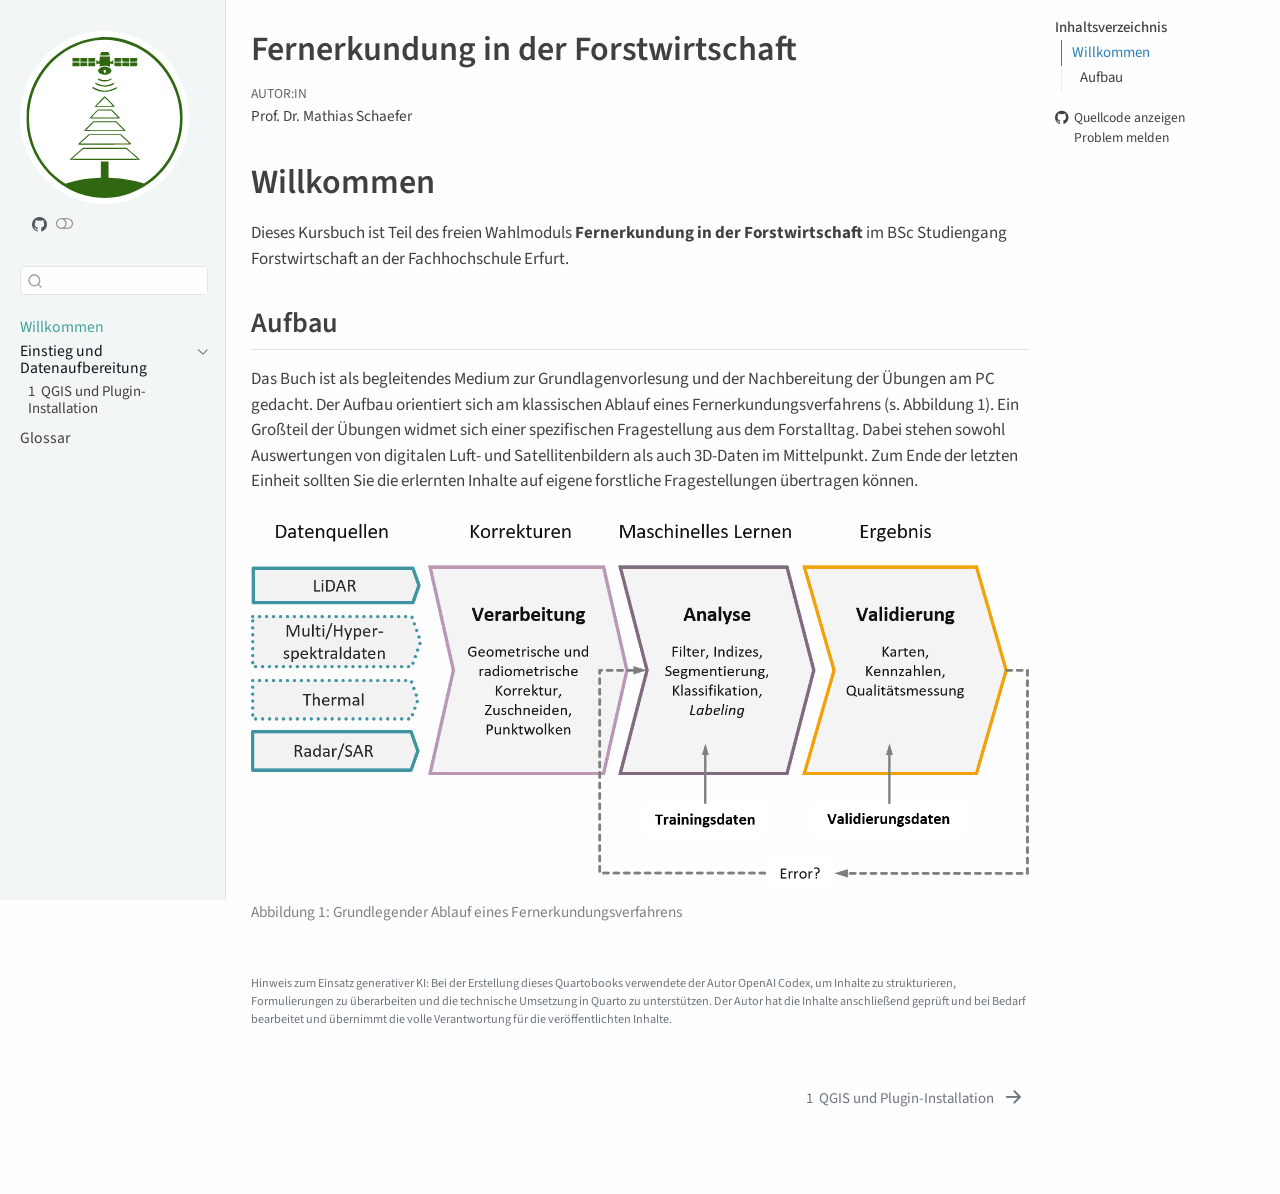
==== index.html @ e5ecc7bd "Website WLGF1060" ====
<!DOCTYPE html>
<html xmlns="http://www.w3.org/1999/xhtml" lang="de" xml:lang="de"><head>

<meta charset="utf-8">
<meta name="generator" content="quarto-1.9.38">

<meta name="viewport" content="width=device-width, initial-scale=1.0, user-scalable=yes">

<meta name="author" content="Prof.&nbsp;Dr.&nbsp;Mathias Schaefer">

<title>Fernerkundung in der Forstwirtschaft</title>
<style>
/* Default styles provided by pandoc.
** See https://pandoc.org/MANUAL.html#variables-for-html for config info.
*/
code{white-space: pre-wrap;}
span.smallcaps{font-variant: small-caps;}
div.columns{display: flex; gap: min(4vw, 1.5em);}
div.column{flex: auto; overflow-x: auto;}
div.hanging-indent{margin-left: 1.5em; text-indent: -1.5em;}
ul.task-list{list-style: none;}
ul.task-list li input[type="checkbox"] {
  width: 0.8em;
  margin: 0 0.8em 0.2em -1em; /* quarto-specific, see https://github.com/quarto-dev/quarto-cli/issues/4556 */ 
  vertical-align: middle;
}
</style>


<script src="site_libs/quarto-nav/quarto-nav.js"></script>
<script src="site_libs/quarto-nav/headroom.min.js"></script>
<script src="site_libs/clipboard/clipboard.min.js"></script>
<script src="site_libs/quarto-search/autocomplete.umd.js"></script>
<script src="site_libs/quarto-search/fuse.min.js"></script>
<script src="site_libs/quarto-search/quarto-search.js"></script>
<meta name="quarto:offset" content="./">
<link href="./einheiten/01-qgis-plugin-installation.html" rel="next">
<script src="site_libs/quarto-html/quarto.js" type="module"></script>
<script src="site_libs/quarto-html/tabsets/tabsets.js" type="module"></script>
<script src="site_libs/quarto-html/popper.min.js"></script>
<script src="site_libs/quarto-html/tippy.umd.min.js"></script>
<script src="site_libs/quarto-html/anchor.min.js"></script>
<link href="site_libs/quarto-html/tippy.css" rel="stylesheet">
<link href="site_libs/quarto-html/quarto-syntax-highlighting-15634bcf2e68342d4ad2dfa704d543f6.css" rel="stylesheet" class="quarto-color-scheme" id="quarto-text-highlighting-styles">
<link href="site_libs/quarto-html/quarto-syntax-highlighting-dark-0a6b7249c26820e032cb0bd839ff02b1.css" rel="stylesheet" class="quarto-color-scheme quarto-color-alternate" id="quarto-text-highlighting-styles">
<link href="site_libs/quarto-html/quarto-syntax-highlighting-15634bcf2e68342d4ad2dfa704d543f6.css" rel="stylesheet" class="quarto-color-scheme-extra" id="quarto-text-highlighting-styles">
<script src="site_libs/bootstrap/bootstrap.min.js"></script>
<link href="site_libs/bootstrap/bootstrap-icons.css" rel="stylesheet">
<link href="site_libs/bootstrap/bootstrap-8dbd7e8bcd31c36f7d152bcb14fdbedf.min.css" rel="stylesheet" append-hash="true" class="quarto-color-scheme" id="quarto-bootstrap" data-mode="light">
<link href="site_libs/bootstrap/bootstrap-dark-2e7abb9246e5788d41c68d5b96d29db8.min.css" rel="stylesheet" append-hash="true" class="quarto-color-scheme quarto-color-alternate" id="quarto-bootstrap" data-mode="dark">
<link href="site_libs/bootstrap/bootstrap-8dbd7e8bcd31c36f7d152bcb14fdbedf.min.css" rel="stylesheet" append-hash="true" class="quarto-color-scheme-extra" id="quarto-bootstrap" data-mode="light">
<script id="quarto-search-options" type="application/json">{
  "location": "sidebar",
  "copy-button": false,
  "collapse-after": 3,
  "panel-placement": "start",
  "type": "textbox",
  "limit": 50,
  "keyboard-shortcut": [
    "f",
    "/",
    "s"
  ],
  "show-item-context": false,
  "language": {
    "search-no-results-text": "Keine Treffer",
    "search-matching-documents-text": "Treffer",
    "search-copy-link-title": "Link in die Suche kopieren",
    "search-hide-matches-text": "Zusätzliche Treffer verbergen",
    "search-more-match-text": "weitere Treffer in diesem Dokument",
    "search-more-matches-text": "weitere Treffer in diesem Dokument",
    "search-clear-button-title": "Zurücksetzen",
    "search-text-placeholder": "",
    "search-detached-cancel-button-title": "Abbrechen",
    "search-submit-button-title": "Abschicken",
    "search-label": "Suchen"
  }
}</script>


</head>

<body class="nav-sidebar docked quarto-light"><script id="quarto-html-before-body" type="application/javascript">
    const toggleBodyColorMode = (bsSheetEl) => {
      const mode = bsSheetEl.getAttribute("data-mode");
      const bodyEl = window.document.querySelector("body");
      if (mode === "dark") {
        bodyEl.classList.add("quarto-dark");
        bodyEl.classList.remove("quarto-light");
      } else {
        bodyEl.classList.add("quarto-light");
        bodyEl.classList.remove("quarto-dark");
      }
    }
    const toggleBodyColorPrimary = () => {
      const bsSheetEl = window.document.querySelector("link#quarto-bootstrap:not([rel=disabled-stylesheet])");
      if (bsSheetEl) {
        toggleBodyColorMode(bsSheetEl);
      }
    }
    const setColorSchemeToggle = (alternate) => {
      const toggles = window.document.querySelectorAll('.quarto-color-scheme-toggle');
      for (let i=0; i < toggles.length; i++) {
        const toggle = toggles[i];
        if (toggle) {
          if (alternate) {
            toggle.classList.add("alternate");
          } else {
            toggle.classList.remove("alternate");
          }
        }
      }
    };
    const toggleColorMode = (alternate) => {
      // Switch the stylesheets
      const primaryStylesheets = window.document.querySelectorAll('link.quarto-color-scheme:not(.quarto-color-alternate)');
      const alternateStylesheets = window.document.querySelectorAll('link.quarto-color-scheme.quarto-color-alternate');
      manageTransitions('#quarto-margin-sidebar .nav-link', false);
      if (alternate) {
        // note: dark is layered on light, we don't disable primary!
        enableStylesheet(alternateStylesheets);
        for (const sheetNode of alternateStylesheets) {
          if (sheetNode.id === "quarto-bootstrap") {
            toggleBodyColorMode(sheetNode);
          }
        }
      } else {
        disableStylesheet(alternateStylesheets);
        enableStylesheet(primaryStylesheets)
        toggleBodyColorPrimary();
      }
      manageTransitions('#quarto-margin-sidebar .nav-link', true);
      // Switch the toggles
      setColorSchemeToggle(alternate)
      // Hack to workaround the fact that safari doesn't
      // properly recolor the scrollbar when toggling (#1455)
      if (navigator.userAgent.indexOf('Safari') > 0 && navigator.userAgent.indexOf('Chrome') == -1) {
        manageTransitions("body", false);
        window.scrollTo(0, 1);
        setTimeout(() => {
          window.scrollTo(0, 0);
          manageTransitions("body", true);
        }, 40);
      }
    }
    const disableStylesheet = (stylesheets) => {
      for (let i=0; i < stylesheets.length; i++) {
        const stylesheet = stylesheets[i];
        stylesheet.rel = 'disabled-stylesheet';
      }
    }
    const enableStylesheet = (stylesheets) => {
      for (let i=0; i < stylesheets.length; i++) {
        const stylesheet = stylesheets[i];
        if(stylesheet.rel !== 'stylesheet') { // for Chrome, which will still FOUC without this check
          stylesheet.rel = 'stylesheet';
        }
      }
    }
    const manageTransitions = (selector, allowTransitions) => {
      const els = window.document.querySelectorAll(selector);
      for (let i=0; i < els.length; i++) {
        const el = els[i];
        if (allowTransitions) {
          el.classList.remove('notransition');
        } else {
          el.classList.add('notransition');
        }
      }
    }
    const isFileUrl = () => {
      return window.location.protocol === 'file:';
    }
    const hasAlternateSentinel = () => {
      let styleSentinel = getColorSchemeSentinel();
      if (styleSentinel !== null) {
        return styleSentinel === "alternate";
      } else {
        return false;
      }
    }
    const setStyleSentinel = (alternate) => {
      const value = alternate ? "alternate" : "default";
      if (!isFileUrl()) {
        window.localStorage.setItem("quarto-color-scheme", value);
      } else {
        localAlternateSentinel = value;
      }
    }
    const getColorSchemeSentinel = () => {
      if (!isFileUrl()) {
        const storageValue = window.localStorage.getItem("quarto-color-scheme");
        return storageValue != null ? storageValue : localAlternateSentinel;
      } else {
        return localAlternateSentinel;
      }
    }
    const toggleGiscusIfUsed = (isAlternate, darkModeDefault) => {
      const baseTheme = document.querySelector('#giscus-base-theme')?.value ?? 'light';
      const alternateTheme = document.querySelector('#giscus-alt-theme')?.value ?? 'dark';
      let newTheme = '';
      if(authorPrefersDark) {
        newTheme = isAlternate ? baseTheme : alternateTheme;
      } else {
        newTheme = isAlternate ? alternateTheme : baseTheme;
      }
      const changeGiscusTheme = () => {
        // From: https://github.com/giscus/giscus/issues/336
        const sendMessage = (message) => {
          const iframe = document.querySelector('iframe.giscus-frame');
          if (!iframe) return;
          iframe.contentWindow.postMessage({ giscus: message }, 'https://giscus.app');
        }
        sendMessage({
          setConfig: {
            theme: newTheme
          }
        });
      }
      const isGiscussLoaded = window.document.querySelector('iframe.giscus-frame') !== null;
      if (isGiscussLoaded) {
        changeGiscusTheme();
      }
    };
    const authorPrefersDark = false;
    const darkModeDefault = authorPrefersDark;
      document.querySelector('link#quarto-text-highlighting-styles.quarto-color-scheme-extra').rel = 'disabled-stylesheet';
      document.querySelector('link#quarto-bootstrap.quarto-color-scheme-extra').rel = 'disabled-stylesheet';
    let localAlternateSentinel = darkModeDefault ? 'alternate' : 'default';
    // Dark / light mode switch
    window.quartoToggleColorScheme = () => {
      // Read the current dark / light value
      let toAlternate = !hasAlternateSentinel();
      toggleColorMode(toAlternate);
      setStyleSentinel(toAlternate);
      toggleGiscusIfUsed(toAlternate, darkModeDefault);
      window.dispatchEvent(new Event('resize'));
    };
    // Switch to dark mode if need be
    if (hasAlternateSentinel()) {
      toggleColorMode(true);
    } else {
      toggleColorMode(false);
    }
  </script>

<div id="quarto-search-results"></div>
  <header id="quarto-header" class="headroom fixed-top">
  <nav class="quarto-secondary-nav">
    <div class="container-fluid d-flex">
      <button type="button" class="quarto-btn-toggle btn" data-bs-toggle="collapse" role="button" data-bs-target=".quarto-sidebar-collapse-item" aria-controls="quarto-sidebar" aria-expanded="false" aria-label="Seitenleiste umschalten" onclick="if (window.quartoToggleHeadroom) { window.quartoToggleHeadroom(); }">
        <i class="bi bi-layout-text-sidebar-reverse"></i>
      </button>
        <nav class="quarto-page-breadcrumbs" aria-label="breadcrumb"><ol class="breadcrumb"><li class="breadcrumb-item"><a href="./index.html">Willkommen</a></li></ol></nav>
        <a class="flex-grow-1" role="navigation" data-bs-toggle="collapse" data-bs-target=".quarto-sidebar-collapse-item" aria-controls="quarto-sidebar" aria-expanded="false" aria-label="Seitenleiste umschalten" onclick="if (window.quartoToggleHeadroom) { window.quartoToggleHeadroom(); }">      
        </a>
      <button type="button" class="btn quarto-search-button" aria-label="Suchen" onclick="window.quartoOpenSearch();">
        <i class="bi bi-search"></i>
      </button>
    </div>
  </nav>
</header>
<!-- content -->
<div id="quarto-content" class="quarto-container page-columns page-rows-contents page-layout-article">
<!-- sidebar -->
  <nav id="quarto-sidebar" class="sidebar collapse collapse-horizontal quarto-sidebar-collapse-item sidebar-navigation docked overflow-auto">
    <div class="pt-lg-2 mt-2 text-left sidebar-header sidebar-header-stacked">
      <a href="./index.html" class="sidebar-logo-link">
      <img src="./assets/FE-FO-Logo.svg" alt="" class="sidebar-logo light-content py-0 d-lg-inline d-none">
      <img src="./assets/FE-FO-Logo.svg" alt="" class="sidebar-logo dark-content py-0 d-lg-inline d-none">
      </a>
    <div class="sidebar-title mb-0 py-0">
      <a href="./">&nbsp;</a> 
        <div class="sidebar-tools-main">
    <a href="https://github.com/mschaefer-LGF/WLGF1060" title="Quellcode" class="quarto-navigation-tool px-1" aria-label="Quellcode"><i class="bi bi-github"></i></a>
  <a href="" class="quarto-color-scheme-toggle quarto-navigation-tool  px-1" onclick="window.quartoToggleColorScheme(); return false;" title="Dunkelmodus umschalten"><i class="bi"></i></a>
</div>
    </div>
      </div>
        <div class="mt-2 flex-shrink-0 align-items-center">
        <div class="sidebar-search">
        <div id="quarto-search" class="" title="Suchen"></div>
        </div>
        </div>
    <div class="sidebar-menu-container"> 
    <ul class="list-unstyled mt-1">
        <li class="sidebar-item">
  <div class="sidebar-item-container"> 
  <a href="./index.html" class="sidebar-item-text sidebar-link active">
 <span class="menu-text">Willkommen</span></a>
  </div>
</li>
        <li class="sidebar-item sidebar-item-section">
      <div class="sidebar-item-container"> 
            <a class="sidebar-item-text sidebar-link text-start" data-bs-toggle="collapse" data-bs-target="#quarto-sidebar-section-1" role="navigation" aria-expanded="true">
 <span class="menu-text">Einstieg und Datenaufbereitung</span></a>
          <a class="sidebar-item-toggle text-start" data-bs-toggle="collapse" data-bs-target="#quarto-sidebar-section-1" role="navigation" aria-expanded="true" aria-label="Abschnitt umschalten">
            <i class="bi bi-chevron-right ms-2"></i>
          </a> 
      </div>
      <ul id="quarto-sidebar-section-1" class="collapse list-unstyled sidebar-section depth1 show">  
          <li class="sidebar-item">
  <div class="sidebar-item-container"> 
  <a href="./einheiten/01-qgis-plugin-installation.html" class="sidebar-item-text sidebar-link">
 <span class="menu-text"><span class="chapter-number">1</span>&nbsp; <span class="chapter-title">QGIS und Plugin-Installation</span></span></a>
  </div>
</li>
      </ul>
  </li>
        <li class="sidebar-item">
  <div class="sidebar-item-container"> 
  <a href="./einheiten/glossar.html" class="sidebar-item-text sidebar-link">
 <span class="menu-text">Glossar</span></a>
  </div>
</li>
    </ul>
    </div>
</nav>
<div id="quarto-sidebar-glass" class="quarto-sidebar-collapse-item" data-bs-toggle="collapse" data-bs-target=".quarto-sidebar-collapse-item"></div>
<!-- margin-sidebar -->
    <div id="quarto-margin-sidebar" class="sidebar margin-sidebar">
        <nav id="TOC" role="doc-toc" class="toc-active">
    <h2 id="toc-title">Inhaltsverzeichnis</h2>
   
  <ul>
  <li><a href="#willkommen" id="toc-willkommen" class="nav-link active" data-scroll-target="#willkommen">Willkommen</a>
  <ul class="collapse">
  <li><a href="#aufbau" id="toc-aufbau" class="nav-link" data-scroll-target="#aufbau">Aufbau</a></li>
  </ul></li>
  </ul>
<div class="toc-actions"><ul><li><a href="https://github.com/mschaefer-LGF/WLGF1060/blob/main/index.qmd" class="toc-action"><i class="bi bi-github"></i>Quellcode anzeigen</a></li><li><a href="https://github.com/mschaefer-LGF/WLGF1060/issues/new" class="toc-action"><i class="bi empty"></i>Problem melden</a></li></ul></div></nav>
    </div>
<!-- main -->
<main class="content" id="quarto-document-content">


<header id="title-block-header" class="quarto-title-block default">
<div class="quarto-title">
<h1 class="title">Fernerkundung in der Forstwirtschaft</h1>
</div>



<div class="quarto-title-meta">

    <div>
    <div class="quarto-title-meta-heading">Autor:in</div>
    <div class="quarto-title-meta-contents">
             <p>Prof.&nbsp;Dr.&nbsp;Mathias Schaefer </p>
          </div>
  </div>
    
  
    
  </div>
  


</header>


<section id="willkommen" class="level1 unnumbered">
<h1 class="unnumbered">Willkommen</h1>
<p>Dieses Kursbuch ist Teil des freien Wahlmoduls <strong>Fernerkundung in der Forstwirtschaft</strong> im BSc Studiengang Forstwirtschaft an der Fachhochschule Erfurt.</p>
<section id="aufbau" class="level2 unnumbered">
<h2 class="unnumbered anchored" data-anchor-id="aufbau">Aufbau</h2>
<p>Das Buch ist als begleitendes Medium zur Grundlagenvorlesung und der Nachbereitung der Übungen am PC gedacht. Der Aufbau orientiert sich am klassischen Ablauf eines Fernerkundungsverfahrens (s. Abbildung 1). Ein Großteil der Übungen widmet sich einer spezifischen Fragestellung aus dem Forstalltag. Dabei stehen sowohl Auswertungen von digitalen Luft- und Satellitenbildern als auch 3D-Daten im Mittelpunkt. Zum Ende der letzten Einheit sollten Sie die erlernten Inhalte auf eigene forstliche Fragestellungen übertragen können.</p>
<div id="fig-fernerkundungsprozess" class="quarto-float quarto-figure quarto-figure-center anchored" alt="Schematischer Ablauf eines Fernerkundungsverfahrens von den Datenquellen über Verarbeitung und Analyse bis zur Validierung">
<figure class="quarto-float quarto-float-fig figure">
<div aria-describedby="fig-fernerkundungsprozess-caption-0ceaefa1-69ba-4598-a22c-09a6ac19f8ca">
<img src="assets/screenshots/fernerkundungsprozess.png" class="img-fluid figure-img" style="width:100.0%" alt="Schematischer Ablauf eines Fernerkundungsverfahrens von den Datenquellen über Verarbeitung und Analyse bis zur Validierung">
</div>
<figcaption class="quarto-float-caption-bottom quarto-float-caption quarto-float-fig" id="fig-fernerkundungsprozess-caption-0ceaefa1-69ba-4598-a22c-09a6ac19f8ca">
Abbildung&nbsp;1: Grundlegender Ablauf eines Fernerkundungsverfahrens
</figcaption>
</figure>
</div>
<div class="ai-disclaimer">
<p>Hinweis zum Einsatz generativer KI: Bei der Erstellung dieses Quartobooks verwendete der Autor OpenAI Codex, um Inhalte zu strukturieren, Formulierungen zu überarbeiten und die technische Umsetzung in Quarto zu unterstützen. Der Autor hat die Inhalte anschließend geprüft und bei Bedarf bearbeitet und übernimmt die volle Verantwortung für die veröffentlichten Inhalte.</p>
</div>


</section>
</section>

</main> <!-- /main -->
<script id="quarto-html-after-body" type="application/javascript">
  window.document.addEventListener("DOMContentLoaded", function (event) {
    // Ensure there is a toggle, if there isn't float one in the top right
    if (window.document.querySelector('.quarto-color-scheme-toggle') === null) {
      const a = window.document.createElement('a');
      a.classList.add('top-right');
      a.classList.add('quarto-color-scheme-toggle');
      a.href = "";
      a.onclick = function() { try { window.quartoToggleColorScheme(); } catch {} return false; };
      const i = window.document.createElement("i");
      i.classList.add('bi');
      a.appendChild(i);
      window.document.body.appendChild(a);
    }
    setColorSchemeToggle(hasAlternateSentinel())
    const icon = "";
    const anchorJS = new window.AnchorJS();
    anchorJS.options = {
      placement: 'right',
      icon: icon
    };
    anchorJS.add('.anchored');
    const isCodeAnnotation = (el) => {
      for (const clz of el.classList) {
        if (clz.startsWith('code-annotation-')) {                     
          return true;
        }
      }
      return false;
    }
    const onCopySuccess = function(e) {
      // button target
      const button = e.trigger;
      // don't keep focus
      button.blur();
      // flash "checked"
      button.classList.add('code-copy-button-checked');
      var currentTitle = button.getAttribute("title");
      button.setAttribute("title", "Kopiert");
      let tooltip;
      if (window.bootstrap) {
        button.setAttribute("data-bs-toggle", "tooltip");
        button.setAttribute("data-bs-placement", "left");
        button.setAttribute("data-bs-title", "Kopiert");
        tooltip = new bootstrap.Tooltip(button, 
          { trigger: "manual", 
            customClass: "code-copy-button-tooltip",
            offset: [0, -8]});
        tooltip.show();    
      }
      setTimeout(function() {
        if (tooltip) {
          tooltip.hide();
          button.removeAttribute("data-bs-title");
          button.removeAttribute("data-bs-toggle");
          button.removeAttribute("data-bs-placement");
        }
        button.setAttribute("title", currentTitle);
        button.classList.remove('code-copy-button-checked');
      }, 1000);
      // clear code selection
      e.clearSelection();
    }
    const getTextToCopy = function(trigger) {
      const outerScaffold = trigger.parentElement.cloneNode(true);
      const codeEl = outerScaffold.querySelector('code');
      for (const childEl of codeEl.children) {
        if (isCodeAnnotation(childEl)) {
          childEl.remove();
        }
      }
      return codeEl.innerText;
    }
    const clipboard = new window.ClipboardJS('.code-copy-button:not([data-in-quarto-modal])', {
      text: getTextToCopy
    });
    clipboard.on('success', onCopySuccess);
    if (window.document.getElementById('quarto-embedded-source-code-modal')) {
      const clipboardModal = new window.ClipboardJS('.code-copy-button[data-in-quarto-modal]', {
        text: getTextToCopy,
        container: window.document.getElementById('quarto-embedded-source-code-modal')
      });
      clipboardModal.on('success', onCopySuccess);
    }
      var localhostRegex = new RegExp(/^(?:http|https):\/\/localhost\:?[0-9]*\//);
      var mailtoRegex = new RegExp(/^mailto:/);
        var filterRegex = new RegExp('/' + window.location.host + '/');
      var isInternal = (href) => {
          return filterRegex.test(href) || localhostRegex.test(href) || mailtoRegex.test(href);
      }
      // Inspect non-navigation links and adorn them if external
     var links = window.document.querySelectorAll('a[href]:not(.nav-link):not(.navbar-brand):not(.toc-action):not(.sidebar-link):not(.sidebar-item-toggle):not(.pagination-link):not(.no-external):not([aria-hidden]):not(.dropdown-item):not(.quarto-navigation-tool):not(.about-link)');
      for (var i=0; i<links.length; i++) {
        const link = links[i];
        if (!isInternal(link.href)) {
          // undo the damage that might have been done by quarto-nav.js in the case of
          // links that we want to consider external
          if (link.dataset.originalHref !== undefined) {
            link.href = link.dataset.originalHref;
          }
            // target, if specified
            link.setAttribute("target", "_blank");
            if (link.getAttribute("rel") === null) {
              link.setAttribute("rel", "noopener");
            }
            // default icon
            link.classList.add("external");
        }
      }
    function tippyHover(el, contentFn, onTriggerFn, onUntriggerFn) {
      const config = {
        allowHTML: true,
        maxWidth: 500,
        delay: 100,
        arrow: false,
        appendTo: function(el) {
            return el.parentElement;
        },
        interactive: true,
        interactiveBorder: 10,
        theme: 'quarto',
        placement: 'bottom-start',
      };
      if (contentFn) {
        config.content = contentFn;
      }
      if (onTriggerFn) {
        config.onTrigger = onTriggerFn;
      }
      if (onUntriggerFn) {
        config.onUntrigger = onUntriggerFn;
      }
      window.tippy(el, config); 
    }
    const noterefs = window.document.querySelectorAll('a[role="doc-noteref"]');
    for (var i=0; i<noterefs.length; i++) {
      const ref = noterefs[i];
      tippyHover(ref, function() {
        // use id or data attribute instead here
        let href = ref.getAttribute('data-footnote-href') || ref.getAttribute('href');
        try { href = new URL(href).hash; } catch {}
        const id = href.replace(/^#\/?/, "");
        const note = window.document.getElementById(id);
        if (note) {
          return note.innerHTML;
        } else {
          return "";
        }
      });
    }
    const xrefs = window.document.querySelectorAll('a.quarto-xref');
    const processXRef = (id, note) => {
      // Strip column container classes
      const stripColumnClz = (el) => {
        el.classList.remove("page-full", "page-columns");
        if (el.children) {
          for (const child of el.children) {
            stripColumnClz(child);
          }
        }
      }
      stripColumnClz(note)
      if (id === null || id.startsWith('sec-')) {
        // Special case sections, only their first couple elements
        const container = document.createElement("div");
        if (note.children && note.children.length > 2) {
          container.appendChild(note.children[0].cloneNode(true));
          for (let i = 1; i < note.children.length; i++) {
            const child = note.children[i];
            if (child.tagName === "P" && child.innerText === "") {
              continue;
            } else {
              container.appendChild(child.cloneNode(true));
              break;
            }
          }
          if (window.Quarto?.typesetMath) {
            window.Quarto.typesetMath(container);
          }
          return container.innerHTML
        } else {
          if (window.Quarto?.typesetMath) {
            window.Quarto.typesetMath(note);
          }
          return note.innerHTML;
        }
      } else {
        // Remove any anchor links if they are present
        const anchorLink = note.querySelector('a.anchorjs-link');
        if (anchorLink) {
          anchorLink.remove();
        }
        if (window.Quarto?.typesetMath) {
          window.Quarto.typesetMath(note);
        }
        if (note.classList.contains("callout")) {
          return note.outerHTML;
        } else {
          return note.innerHTML;
        }
      }
    }
    for (var i=0; i<xrefs.length; i++) {
      const xref = xrefs[i];
      tippyHover(xref, undefined, function(instance) {
        instance.disable();
        let url = xref.getAttribute('href');
        let hash = undefined; 
        if (url.startsWith('#')) {
          hash = url;
        } else {
          try { hash = new URL(url).hash; } catch {}
        }
        if (hash) {
          const id = hash.replace(/^#\/?/, "");
          const note = window.document.getElementById(id);
          if (note !== null) {
            try {
              const html = processXRef(id, note.cloneNode(true));
              instance.setContent(html);
            } finally {
              instance.enable();
              instance.show();
            }
          } else {
            // See if we can fetch this
            fetch(url.split('#')[0])
            .then(res => res.text())
            .then(html => {
              const parser = new DOMParser();
              const htmlDoc = parser.parseFromString(html, "text/html");
              const note = htmlDoc.getElementById(id);
              if (note !== null) {
                const html = processXRef(id, note);
                instance.setContent(html);
              } 
            }).finally(() => {
              instance.enable();
              instance.show();
            });
          }
        } else {
          // See if we can fetch a full url (with no hash to target)
          // This is a special case and we should probably do some content thinning / targeting
          fetch(url)
          .then(res => res.text())
          .then(html => {
            const parser = new DOMParser();
            const htmlDoc = parser.parseFromString(html, "text/html");
            const note = htmlDoc.querySelector('main.content');
            if (note !== null) {
              // This should only happen for chapter cross references
              // (since there is no id in the URL)
              // remove the first header
              if (note.children.length > 0 && note.children[0].tagName === "HEADER") {
                note.children[0].remove();
              }
              const html = processXRef(null, note);
              instance.setContent(html);
            } 
          }).finally(() => {
            instance.enable();
            instance.show();
          });
        }
      }, function(instance) {
      });
    }
        let selectedAnnoteEl;
        const selectorForAnnotation = ( cell, annotation) => {
          let cellAttr = 'data-code-cell="' + cell + '"';
          let lineAttr = 'data-code-annotation="' +  annotation + '"';
          const selector = 'span[' + cellAttr + '][' + lineAttr + ']';
          return selector;
        }
        const selectCodeLines = (annoteEl) => {
          const doc = window.document;
          const targetCell = annoteEl.getAttribute("data-target-cell");
          const targetAnnotation = annoteEl.getAttribute("data-target-annotation");
          const annoteSpan = window.document.querySelector(selectorForAnnotation(targetCell, targetAnnotation));
          const lines = annoteSpan.getAttribute("data-code-lines").split(",");
          const lineIds = lines.map((line) => {
            return targetCell + "-" + line;
          })
          let top = null;
          let height = null;
          let parent = null;
          if (lineIds.length > 0) {
              //compute the position of the single el (top and bottom and make a div)
              const el = window.document.getElementById(lineIds[0]);
              top = el.offsetTop;
              height = el.offsetHeight;
              parent = el.parentElement.parentElement;
            if (lineIds.length > 1) {
              const lastEl = window.document.getElementById(lineIds[lineIds.length - 1]);
              const bottom = lastEl.offsetTop + lastEl.offsetHeight;
              height = bottom - top;
            }
            if (top !== null && height !== null && parent !== null) {
              // cook up a div (if necessary) and position it 
              let div = window.document.getElementById("code-annotation-line-highlight");
              if (div === null) {
                div = window.document.createElement("div");
                div.setAttribute("id", "code-annotation-line-highlight");
                div.style.position = 'absolute';
                parent.appendChild(div);
              }
              div.style.top = top - 2 + "px";
              div.style.height = height + 4 + "px";
              div.style.left = 0;
              let gutterDiv = window.document.getElementById("code-annotation-line-highlight-gutter");
              if (gutterDiv === null) {
                gutterDiv = window.document.createElement("div");
                gutterDiv.setAttribute("id", "code-annotation-line-highlight-gutter");
                gutterDiv.style.position = 'absolute';
                const codeCell = window.document.getElementById(targetCell);
                const gutter = codeCell.querySelector('.code-annotation-gutter');
                gutter.appendChild(gutterDiv);
              }
              gutterDiv.style.top = top - 2 + "px";
              gutterDiv.style.height = height + 4 + "px";
            }
            selectedAnnoteEl = annoteEl;
          }
        };
        const unselectCodeLines = () => {
          const elementsIds = ["code-annotation-line-highlight", "code-annotation-line-highlight-gutter"];
          elementsIds.forEach((elId) => {
            const div = window.document.getElementById(elId);
            if (div) {
              div.remove();
            }
          });
          selectedAnnoteEl = undefined;
        };
          // Handle positioning of the toggle
      window.addEventListener(
        "resize",
        throttle(() => {
          elRect = undefined;
          if (selectedAnnoteEl) {
            selectCodeLines(selectedAnnoteEl);
          }
        }, 10)
      );
      function throttle(fn, ms) {
      let throttle = false;
      let timer;
        return (...args) => {
          if(!throttle) { // first call gets through
              fn.apply(this, args);
              throttle = true;
          } else { // all the others get throttled
              if(timer) clearTimeout(timer); // cancel #2
              timer = setTimeout(() => {
                fn.apply(this, args);
                timer = throttle = false;
              }, ms);
          }
        };
      }
        // Attach click handler to the DT
        const annoteDls = window.document.querySelectorAll('dt[data-target-cell]');
        for (const annoteDlNode of annoteDls) {
          annoteDlNode.addEventListener('click', (event) => {
            const clickedEl = event.target;
            if (clickedEl !== selectedAnnoteEl) {
              unselectCodeLines();
              const activeEl = window.document.querySelector('dt[data-target-cell].code-annotation-active');
              if (activeEl) {
                activeEl.classList.remove('code-annotation-active');
              }
              selectCodeLines(clickedEl);
              clickedEl.classList.add('code-annotation-active');
            } else {
              // Unselect the line
              unselectCodeLines();
              clickedEl.classList.remove('code-annotation-active');
            }
          });
        }
    const findCites = (el) => {
      const parentEl = el.parentElement;
      if (parentEl) {
        const cites = parentEl.dataset.cites;
        if (cites) {
          return {
            el,
            cites: cites.split(' ')
          };
        } else {
          return findCites(el.parentElement)
        }
      } else {
        return undefined;
      }
    };
    var bibliorefs = window.document.querySelectorAll('a[role="doc-biblioref"]');
    for (var i=0; i<bibliorefs.length; i++) {
      const ref = bibliorefs[i];
      const citeInfo = findCites(ref);
      if (citeInfo) {
        tippyHover(citeInfo.el, function() {
          var popup = window.document.createElement('div');
          citeInfo.cites.forEach(function(cite) {
            var citeDiv = window.document.createElement('div');
            citeDiv.classList.add('hanging-indent');
            citeDiv.classList.add('csl-entry');
            var biblioDiv = window.document.getElementById('ref-' + cite);
            if (biblioDiv) {
              citeDiv.innerHTML = biblioDiv.innerHTML;
            }
            popup.appendChild(citeDiv);
          });
          return popup.innerHTML;
        });
      }
    }
  });
  </script>
<nav class="page-navigation">
  <div class="nav-page nav-page-previous">
  </div>
  <div class="nav-page nav-page-next">
      <a href="./einheiten/01-qgis-plugin-installation.html" class="pagination-link" aria-label="QGIS und Plugin-Installation">
        <span class="nav-page-text"><span class="chapter-number">1</span>&nbsp; <span class="chapter-title">QGIS und Plugin-Installation</span></span> <i class="bi bi-arrow-right-short"></i>
      </a>
  </div>
</nav>
</div> <!-- /content -->




<footer class="footer"><div class="nav-footer"><div class="nav-footer-center"><div class="toc-actions d-sm-block d-md-none"><ul><li><a href="https://github.com/mschaefer-LGF/WLGF1060/blob/main/index.qmd" class="toc-action"><i class="bi bi-github"></i>Quellcode anzeigen</a></li><li><a href="https://github.com/mschaefer-LGF/WLGF1060/issues/new" class="toc-action"><i class="bi empty"></i>Problem melden</a></li></ul></div></div></div></footer></body></html>
---- site_libs/quarto-html/tippy.css ----
.tippy-box[data-animation=fade][data-state=hidden]{opacity:0}[data-tippy-root]{max-width:calc(100vw - 10px)}.tippy-box{position:relative;background-color:#333;color:#fff;border-radius:4px;font-size:14px;line-height:1.4;white-space:normal;outline:0;transition-property:transform,visibility,opacity}.tippy-box[data-placement^=top]>.tippy-arrow{bottom:0}.tippy-box[data-placement^=top]>.tippy-arrow:before{bottom:-7px;left:0;border-width:8px 8px 0;border-top-color:initial;transform-origin:center top}.tippy-box[data-placement^=bottom]>.tippy-arrow{top:0}.tippy-box[data-placement^=bottom]>.tippy-arrow:before{top:-7px;left:0;border-width:0 8px 8px;border-bottom-color:initial;transform-origin:center bottom}.tippy-box[data-placement^=left]>.tippy-arrow{right:0}.tippy-box[data-placement^=left]>.tippy-arrow:before{border-width:8px 0 8px 8px;border-left-color:initial;right:-7px;transform-origin:center left}.tippy-box[data-placement^=right]>.tippy-arrow{left:0}.tippy-box[data-placement^=right]>.tippy-arrow:before{left:-7px;border-width:8px 8px 8px 0;border-right-color:initial;transform-origin:center right}.tippy-box[data-inertia][data-state=visible]{transition-timing-function:cubic-bezier(.54,1.5,.38,1.11)}.tippy-arrow{width:16px;height:16px;color:#333}.tippy-arrow:before{content:"";position:absolute;border-color:transparent;border-style:solid}.tippy-content{position:relative;padding:5px 9px;z-index:1}
---- site_libs/quarto-html/quarto-syntax-highlighting-15634bcf2e68342d4ad2dfa704d543f6.css ----
/* quarto syntax highlight colors */
:root {
  --quarto-hl-ot-color: #003B4F;
  --quarto-hl-at-color: #657422;
  --quarto-hl-ss-color: #20794D;
  --quarto-hl-an-color: #5E5E5E;
  --quarto-hl-fu-color: #4758AB;
  --quarto-hl-st-color: #20794D;
  --quarto-hl-cf-color: #003B4F;
  --quarto-hl-op-color: #5E5E5E;
  --quarto-hl-er-color: #AD0000;
  --quarto-hl-bn-color: #AD0000;
  --quarto-hl-al-color: #AD0000;
  --quarto-hl-va-color: #111111;
  --quarto-hl-bu-color: inherit;
  --quarto-hl-ex-color: inherit;
  --quarto-hl-pp-color: #AD0000;
  --quarto-hl-in-color: #5E5E5E;
  --quarto-hl-vs-color: #20794D;
  --quarto-hl-wa-color: #5E5E5E;
  --quarto-hl-do-color: #5E5E5E;
  --quarto-hl-im-color: #00769E;
  --quarto-hl-ch-color: #20794D;
  --quarto-hl-dt-color: #AD0000;
  --quarto-hl-fl-color: #AD0000;
  --quarto-hl-co-color: #5E5E5E;
  --quarto-hl-cv-color: #5E5E5E;
  --quarto-hl-cn-color: #8f5902;
  --quarto-hl-sc-color: #5E5E5E;
  --quarto-hl-dv-color: #AD0000;
  --quarto-hl-kw-color: #003B4F;
}

/* other quarto variables */
:root {
  --quarto-font-monospace: SFMono-Regular, Menlo, Monaco, Consolas, "Liberation Mono", "Courier New", monospace;
}

/* syntax highlight based on Pandoc's rules */
pre > code.sourceCode > span {
  color: #003B4F;
}

code.sourceCode > span {
  color: #003B4F;
}

div.sourceCode,
div.sourceCode pre.sourceCode {
  color: #003B4F;
}

/* Normal */
code span {
  color: #003B4F;
}

/* Alert */
code span.al {
  color: #AD0000;
  font-style: inherit;
}

/* Annotation */
code span.an {
  color: #5E5E5E;
  font-style: inherit;
}

/* Attribute */
code span.at {
  color: #657422;
  font-style: inherit;
}

/* BaseN */
code span.bn {
  color: #AD0000;
  font-style: inherit;
}

/* BuiltIn */
code span.bu {
  font-style: inherit;
}

/* ControlFlow */
code span.cf {
  color: #003B4F;
  font-weight: bold;
  font-style: inherit;
}

/* Char */
code span.ch {
  color: #20794D;
  font-style: inherit;
}

/* Constant */
code span.cn {
  color: #8f5902;
  font-style: inherit;
}

/* Comment */
code span.co {
  color: #5E5E5E;
  font-style: inherit;
}

/* CommentVar */
code span.cv {
  color: #5E5E5E;
  font-style: italic;
}

/* Documentation */
code span.do {
  color: #5E5E5E;
  font-style: italic;
}

/* DataType */
code span.dt {
  color: #AD0000;
  font-style: inherit;
}

/* DecVal */
code span.dv {
  color: #AD0000;
  font-style: inherit;
}

/* Error */
code span.er {
  color: #AD0000;
  font-style: inherit;
}

/* Extension */
code span.ex {
  font-style: inherit;
}

/* Float */
code span.fl {
  color: #AD0000;
  font-style: inherit;
}

/* Function */
code span.fu {
  color: #4758AB;
  font-style: inherit;
}

/* Import */
code span.im {
  color: #00769E;
  font-style: inherit;
}

/* Information */
code span.in {
  color: #5E5E5E;
  font-style: inherit;
}

/* Keyword */
code span.kw {
  color: #003B4F;
  font-weight: bold;
  font-style: inherit;
}

/* Operator */
code span.op {
  color: #5E5E5E;
  font-style: inherit;
}

/* Other */
code span.ot {
  color: #003B4F;
  font-style: inherit;
}

/* Preprocessor */
code span.pp {
  color: #AD0000;
  font-style: inherit;
}

/* SpecialChar */
code span.sc {
  color: #5E5E5E;
  font-style: inherit;
}

/* SpecialString */
code span.ss {
  color: #20794D;
  font-style: inherit;
}

/* String */
code span.st {
  color: #20794D;
  font-style: inherit;
}

/* Variable */
code span.va {
  color: #111111;
  font-style: inherit;
}

/* VerbatimString */
code span.vs {
  color: #20794D;
  font-style: inherit;
}

/* Warning */
code span.wa {
  color: #5E5E5E;
  font-style: italic;
}

.prevent-inlining {
  content: "</";
}

/*# sourceMappingURL=f23921c56f73e400b49028c9186a1aa0.css.map */
---- site_libs/quarto-html/quarto-syntax-highlighting-dark-0a6b7249c26820e032cb0bd839ff02b1.css ----
/* quarto syntax highlight colors */
:root {
  --quarto-hl-al-color: #f07178;
  --quarto-hl-an-color: #d4d0ab;
  --quarto-hl-at-color: #00e0e0;
  --quarto-hl-bn-color: #d4d0ab;
  --quarto-hl-bu-color: #abe338;
  --quarto-hl-ch-color: #abe338;
  --quarto-hl-co-color: #f8f8f2;
  --quarto-hl-cv-color: #ffd700;
  --quarto-hl-cn-color: #ffd700;
  --quarto-hl-cf-color: #ffa07a;
  --quarto-hl-dt-color: #ffa07a;
  --quarto-hl-dv-color: #d4d0ab;
  --quarto-hl-do-color: #f8f8f2;
  --quarto-hl-er-color: #f07178;
  --quarto-hl-ex-color: #00e0e0;
  --quarto-hl-fl-color: #d4d0ab;
  --quarto-hl-fu-color: #ffa07a;
  --quarto-hl-im-color: #abe338;
  --quarto-hl-in-color: #d4d0ab;
  --quarto-hl-kw-color: #ffa07a;
  --quarto-hl-op-color: #ffa07a;
  --quarto-hl-ot-color: #00e0e0;
  --quarto-hl-pp-color: #dcc6e0;
  --quarto-hl-re-color: #00e0e0;
  --quarto-hl-sc-color: #abe338;
  --quarto-hl-ss-color: #abe338;
  --quarto-hl-st-color: #abe338;
  --quarto-hl-va-color: #00e0e0;
  --quarto-hl-vs-color: #abe338;
  --quarto-hl-wa-color: #dcc6e0;
}

/* other quarto variables */
:root {
  --quarto-font-monospace: SFMono-Regular, Menlo, Monaco, Consolas, "Liberation Mono", "Courier New", monospace;
}

/* syntax highlight based on Pandoc's rules */
pre > code.sourceCode > span {
  color: #f8f8f2;
}

code.sourceCode > span {
  color: #f8f8f2;
}

div.sourceCode,
div.sourceCode pre.sourceCode {
  color: #f8f8f2;
}

/* Normal */
code span {
  color: #f8f8f2;
}

/* Alert */
code span.al {
  color: #f07178;
}

/* Annotation */
code span.an {
  color: #d4d0ab;
}

/* Attribute */
code span.at {
  color: #00e0e0;
}

/* BaseN */
code span.bn {
  color: #d4d0ab;
}

/* BuiltIn */
code span.bu {
  color: #abe338;
}

/* ControlFlow */
code span.cf {
  font-weight: bold;
  color: #ffa07a;
}

/* Char */
code span.ch {
  color: #abe338;
}

/* Constant */
code span.cn {
  color: #ffd700;
}

/* Comment */
code span.co {
  font-style: italic;
  color: #f8f8f2;
}

/* CommentVar */
code span.cv {
  color: #ffd700;
}

/* Documentation */
code span.do {
  color: #f8f8f2;
}

/* DataType */
code span.dt {
  color: #ffa07a;
}

/* DecVal */
code span.dv {
  color: #d4d0ab;
}

/* Error */
code span.er {
  color: #f07178;
  text-decoration: underline;
}

/* Extension */
code span.ex {
  font-weight: bold;
  color: #00e0e0;
}

/* Float */
code span.fl {
  color: #d4d0ab;
}

/* Function */
code span.fu {
  color: #ffa07a;
}

/* Import */
code span.im {
  color: #abe338;
}

/* Information */
code span.in {
  color: #d4d0ab;
}

/* Keyword */
code span.kw {
  font-weight: bold;
  color: #ffa07a;
}

/* Operator */
code span.op {
  color: #ffa07a;
}

/* Other */
code span.ot {
  color: #00e0e0;
}

/* Preprocessor */
code span.pp {
  color: #dcc6e0;
}

/* RegionMarker */
code span.re {
  background-color: #f8f8f2;
  color: #00e0e0;
}

/* SpecialChar */
code span.sc {
  color: #abe338;
}

/* SpecialString */
code span.ss {
  color: #abe338;
}

/* String */
code span.st {
  color: #abe338;
}

/* Variable */
code span.va {
  color: #00e0e0;
}

/* VerbatimString */
code span.vs {
  color: #abe338;
}

/* Warning */
code span.wa {
  color: #dcc6e0;
}

.prevent-inlining {
  content: "</";
}

/*# sourceMappingURL=175367c052bafc98bd680af3479823f0.css.map */
---- site_libs/quarto-html/quarto-syntax-highlighting-15634bcf2e68342d4ad2dfa704d543f6.css ----
/* quarto syntax highlight colors */
:root {
  --quarto-hl-ot-color: #003B4F;
  --quarto-hl-at-color: #657422;
  --quarto-hl-ss-color: #20794D;
  --quarto-hl-an-color: #5E5E5E;
  --quarto-hl-fu-color: #4758AB;
  --quarto-hl-st-color: #20794D;
  --quarto-hl-cf-color: #003B4F;
  --quarto-hl-op-color: #5E5E5E;
  --quarto-hl-er-color: #AD0000;
  --quarto-hl-bn-color: #AD0000;
  --quarto-hl-al-color: #AD0000;
  --quarto-hl-va-color: #111111;
  --quarto-hl-bu-color: inherit;
  --quarto-hl-ex-color: inherit;
  --quarto-hl-pp-color: #AD0000;
  --quarto-hl-in-color: #5E5E5E;
  --quarto-hl-vs-color: #20794D;
  --quarto-hl-wa-color: #5E5E5E;
  --quarto-hl-do-color: #5E5E5E;
  --quarto-hl-im-color: #00769E;
  --quarto-hl-ch-color: #20794D;
  --quarto-hl-dt-color: #AD0000;
  --quarto-hl-fl-color: #AD0000;
  --quarto-hl-co-color: #5E5E5E;
  --quarto-hl-cv-color: #5E5E5E;
  --quarto-hl-cn-color: #8f5902;
  --quarto-hl-sc-color: #5E5E5E;
  --quarto-hl-dv-color: #AD0000;
  --quarto-hl-kw-color: #003B4F;
}

/* other quarto variables */
:root {
  --quarto-font-monospace: SFMono-Regular, Menlo, Monaco, Consolas, "Liberation Mono", "Courier New", monospace;
}

/* syntax highlight based on Pandoc's rules */
pre > code.sourceCode > span {
  color: #003B4F;
}

code.sourceCode > span {
  color: #003B4F;
}

div.sourceCode,
div.sourceCode pre.sourceCode {
  color: #003B4F;
}

/* Normal */
code span {
  color: #003B4F;
}

/* Alert */
code span.al {
  color: #AD0000;
  font-style: inherit;
}

/* Annotation */
code span.an {
  color: #5E5E5E;
  font-style: inherit;
}

/* Attribute */
code span.at {
  color: #657422;
  font-style: inherit;
}

/* BaseN */
code span.bn {
  color: #AD0000;
  font-style: inherit;
}

/* BuiltIn */
code span.bu {
  font-style: inherit;
}

/* ControlFlow */
code span.cf {
  color: #003B4F;
  font-weight: bold;
  font-style: inherit;
}

/* Char */
code span.ch {
  color: #20794D;
  font-style: inherit;
}

/* Constant */
code span.cn {
  color: #8f5902;
  font-style: inherit;
}

/* Comment */
code span.co {
  color: #5E5E5E;
  font-style: inherit;
}

/* CommentVar */
code span.cv {
  color: #5E5E5E;
  font-style: italic;
}

/* Documentation */
code span.do {
  color: #5E5E5E;
  font-style: italic;
}

/* DataType */
code span.dt {
  color: #AD0000;
  font-style: inherit;
}

/* DecVal */
code span.dv {
  color: #AD0000;
  font-style: inherit;
}

/* Error */
code span.er {
  color: #AD0000;
  font-style: inherit;
}

/* Extension */
code span.ex {
  font-style: inherit;
}

/* Float */
code span.fl {
  color: #AD0000;
  font-style: inherit;
}

/* Function */
code span.fu {
  color: #4758AB;
  font-style: inherit;
}

/* Import */
code span.im {
  color: #00769E;
  font-style: inherit;
}

/* Information */
code span.in {
  color: #5E5E5E;
  font-style: inherit;
}

/* Keyword */
code span.kw {
  color: #003B4F;
  font-weight: bold;
  font-style: inherit;
}

/* Operator */
code span.op {
  color: #5E5E5E;
  font-style: inherit;
}

/* Other */
code span.ot {
  color: #003B4F;
  font-style: inherit;
}

/* Preprocessor */
code span.pp {
  color: #AD0000;
  font-style: inherit;
}

/* SpecialChar */
code span.sc {
  color: #5E5E5E;
  font-style: inherit;
}

/* SpecialString */
code span.ss {
  color: #20794D;
  font-style: inherit;
}

/* String */
code span.st {
  color: #20794D;
  font-style: inherit;
}

/* Variable */
code span.va {
  color: #111111;
  font-style: inherit;
}

/* VerbatimString */
code span.vs {
  color: #20794D;
  font-style: inherit;
}

/* Warning */
code span.wa {
  color: #5E5E5E;
  font-style: italic;
}

.prevent-inlining {
  content: "</";
}

/*# sourceMappingURL=f23921c56f73e400b49028c9186a1aa0.css.map */
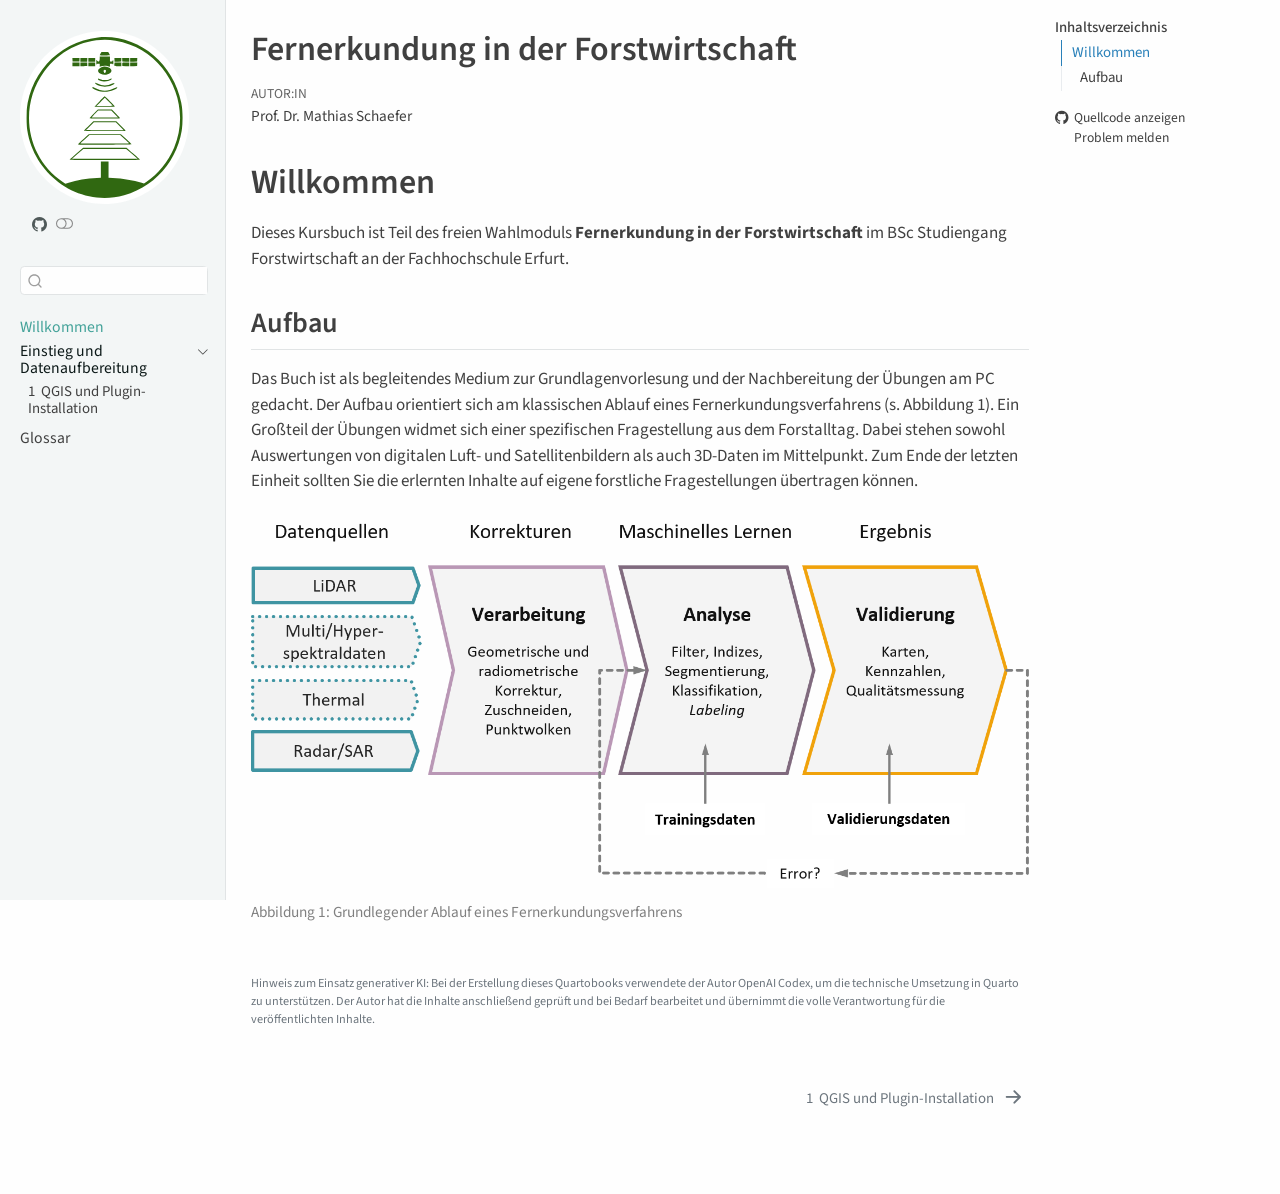
==== commit 8f27cc3f: "Built site for gh-pages" ====
--- a/index.html
+++ b/index.html
@@ -376,7 +376,7 @@
 </figure>
 </div>
 <div class="ai-disclaimer">
-<p>Hinweis zum Einsatz generativer KI: Bei der Erstellung dieses Quartobooks verwendete der Autor OpenAI Codex, um Inhalte zu strukturieren, Formulierungen zu überarbeiten und die technische Umsetzung in Quarto zu unterstützen. Der Autor hat die Inhalte anschließend geprüft und bei Bedarf bearbeitet und übernimmt die volle Verantwortung für die veröffentlichten Inhalte.</p>
+<p>Hinweis zum Einsatz generativer KI: Bei der Erstellung dieses Quartobooks verwendete der Autor OpenAI Codex, um die technische Umsetzung in Quarto zu unterstützen. Der Autor hat die Inhalte anschließend geprüft und bei Bedarf bearbeitet und übernimmt die volle Verantwortung für die veröffentlichten Inhalte.</p>
 </div>
 
 
